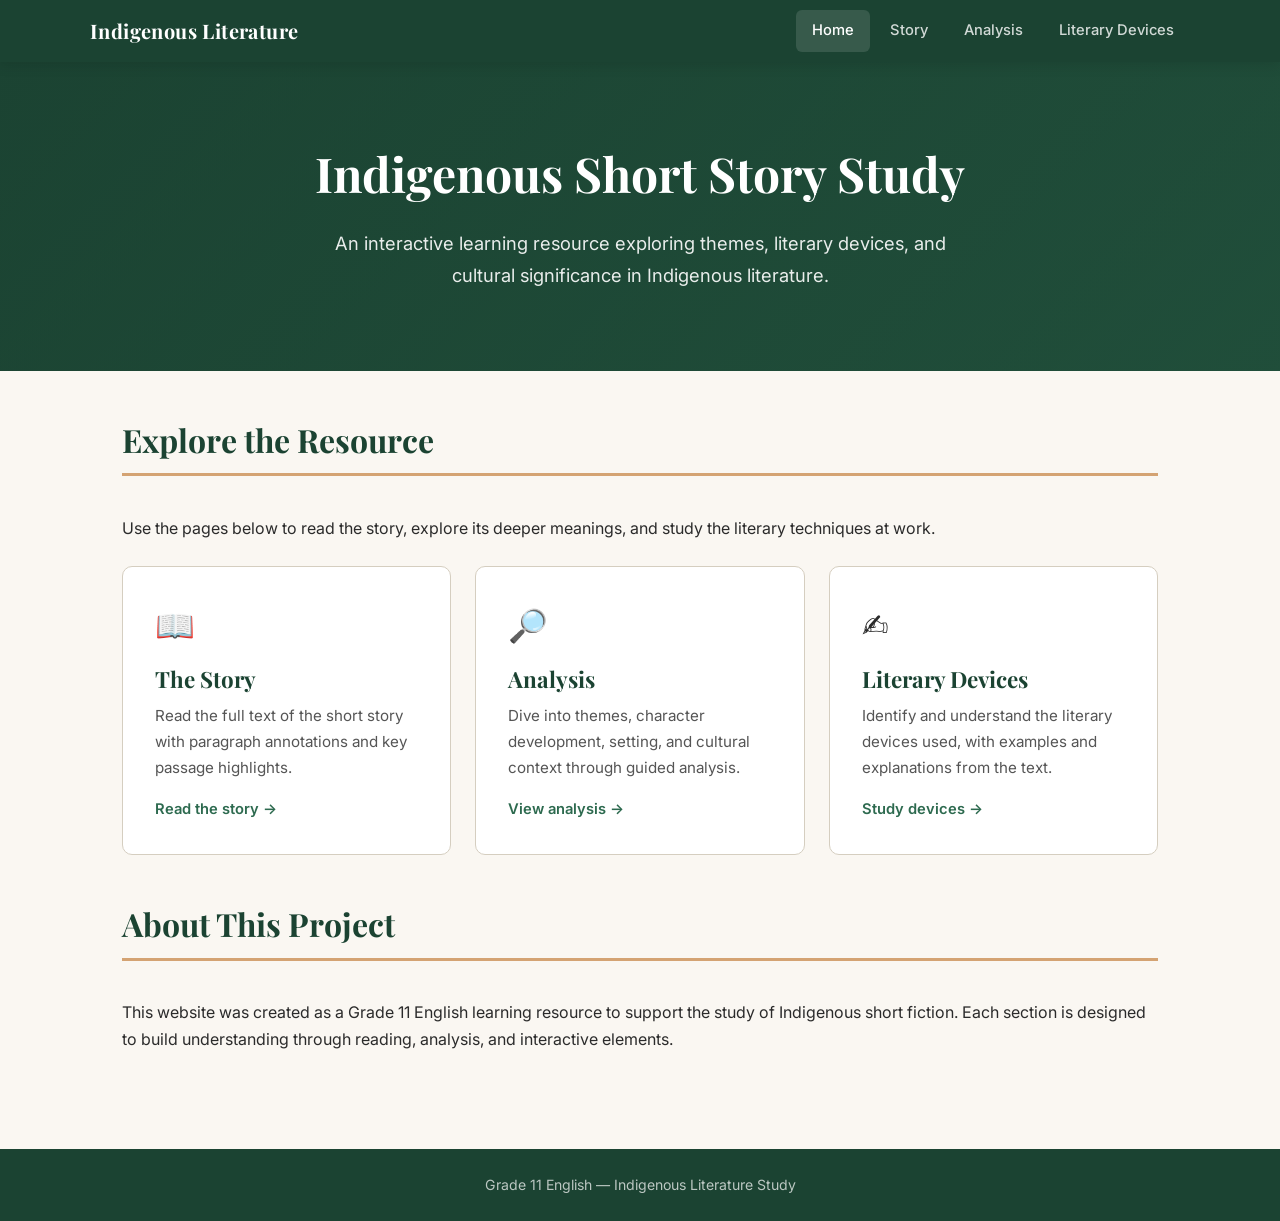
==== index.html @ 05ebdf7e "added pages" ====
<!DOCTYPE html>
<html lang="en">
<head>
  <meta charset="UTF-8" />
  <meta name="viewport" content="width=device-width, initial-scale=1.0" />
  <title>Indigenous Literature Study</title>
  <link rel="preconnect" href="https://fonts.googleapis.com" />
  <link rel="preconnect" href="https://fonts.gstatic.com" crossorigin />
  <link href="https://fonts.googleapis.com/css2?family=Inter:wght@400;500;600&family=Playfair+Display:wght@600;700&display=swap" rel="stylesheet" />
  <link rel="stylesheet" href="style.css" />
</head>
<body>

  <!-- Navbar -->
  <header class="navbar">
    <div class="nav-inner">
      <span class="logo">Indigenous Literature</span>
      <button class="hamburger" aria-label="Toggle menu">
        <span></span><span></span><span></span>
      </button>
      <nav class="nav-links">
        <a href="index.html" class="active">Home</a>
        <a href="story.html">Story</a>
        <a href="analysis.html">Analysis</a>
        <a href="literary-devices.html">Literary Devices</a>
      </nav>
    </div>
  </header>

  <!-- Hero -->
  <section class="hero">
    <h1>Indigenous Short Story Study</h1>
    <p>An interactive learning resource exploring themes, literary devices, and cultural significance in Indigenous literature.</p>
  </section>

  <!-- Main Content -->
  <main>
    <section class="section">
      <h2 class="section-header">Explore the Resource</h2>
      <p>Use the pages below to read the story, explore its deeper meanings, and study the literary techniques at work.</p>

      <div class="card-grid">
        <div class="card">
          <div class="card-icon">&#128214;</div>
          <h3>The Story</h3>
          <p>Read the full text of the short story with paragraph annotations and key passage highlights.</p>
          <a href="story.html" class="card-link">Read the story</a>
        </div>

        <div class="card">
          <div class="card-icon">&#128270;</div>
          <h3>Analysis</h3>
          <p>Dive into themes, character development, setting, and cultural context through guided analysis.</p>
          <a href="analysis.html" class="card-link">View analysis</a>
        </div>

        <div class="card">
          <div class="card-icon">&#9997;</div>
          <h3>Literary Devices</h3>
          <p>Identify and understand the literary devices used, with examples and explanations from the text.</p>
          <a href="literary-devices.html" class="card-link">Study devices</a>
        </div>
      </div>
    </section>

    <section class="section">
      <h2 class="section-header">About This Project</h2>
      <p>This website was created as a Grade 11 English learning resource to support the study of Indigenous short fiction. Each section is designed to build understanding through reading, analysis, and interactive elements.</p>
    </section>
  </main>

  <!-- Footer -->
  <footer>
    <p>Grade 11 English &mdash; Indigenous Literature Study</p>
  </footer>

  <script src="script.js"></script>
</body>
</html>
---- style.css ----
/* ===== CSS Variables / Theme ===== */
:root {
  --color-bg: #faf7f2;
  --color-surface: #ffffff;
  --color-primary: #2d6a4f;
  --color-primary-light: #40916c;
  --color-primary-dark: #1b4332;
  --color-accent: #d4a373;
  --color-accent-light: #e9c46a;
  --color-text: #2b2b2b;
  --color-text-light: #555555;
  --color-border: #d5cec0;
  --color-hero-overlay: rgba(27, 67, 50, 0.72);
  --font-heading: "Playfair Display", Georgia, serif;
  --font-body: "Inter", system-ui, -apple-system, sans-serif;
  --shadow-sm: 0 1px 3px rgba(0, 0, 0, 0.08);
  --shadow-md: 0 4px 12px rgba(0, 0, 0, 0.1);
  --shadow-lg: 0 8px 30px rgba(0, 0, 0, 0.12);
  --radius: 10px;
  --max-width: 1100px;
  --transition: 0.3s ease;
}

/* ===== Reset ===== */
*,
*::before,
*::after {
  margin: 0;
  padding: 0;
  box-sizing: border-box;
}

html {
  scroll-behavior: smooth;
}

body {
  font-family: var(--font-body);
  color: var(--color-text);
  background: var(--color-bg);
  line-height: 1.7;
  min-height: 100vh;
  display: flex;
  flex-direction: column;
}

a {
  color: var(--color-primary);
  text-decoration: none;
  transition: color var(--transition);
}

a:hover {
  color: var(--color-primary-light);
}

img {
  max-width: 100%;
  display: block;
}

/* ===== Typography ===== */
h1, h2, h3, h4 {
  font-family: var(--font-heading);
  color: var(--color-primary-dark);
  line-height: 1.3;
}

h1 { font-size: 2.6rem; }
h2 { font-size: 2rem; margin-bottom: 0.6em; }
h3 { font-size: 1.4rem; margin-bottom: 0.4em; }

p + p {
  margin-top: 1em;
}

/* ===== Navbar ===== */
.navbar {
  background: var(--color-primary-dark);
  padding: 0 2rem;
  position: sticky;
  top: 0;
  z-index: 100;
  box-shadow: var(--shadow-md);
}

.navbar .nav-inner {
  max-width: var(--max-width);
  margin: 0 auto;
  display: flex;
  align-items: center;
  justify-content: space-between;
  height: 62px;
}

.navbar .logo {
  font-family: var(--font-heading);
  font-size: 1.25rem;
  color: #fff;
  font-weight: 700;
  letter-spacing: 0.02em;
}

.navbar nav {
  display: flex;
  gap: 0.25rem;
}

.navbar nav a {
  color: rgba(255, 255, 255, 0.8);
  padding: 0.5rem 1rem;
  border-radius: 6px;
  font-size: 0.92rem;
  font-weight: 500;
  transition: background var(--transition), color var(--transition);
}

.navbar nav a:hover,
.navbar nav a.active {
  background: rgba(255, 255, 255, 0.12);
  color: #fff;
}

.hamburger {
  display: none;
  background: none;
  border: none;
  cursor: pointer;
  padding: 0.5rem;
}

.hamburger span {
  display: block;
  width: 24px;
  height: 2px;
  background: #fff;
  margin: 5px 0;
  border-radius: 2px;
  transition: var(--transition);
}

/* ===== Hero Section ===== */
.hero {
  background: linear-gradient(var(--color-hero-overlay), var(--color-hero-overlay)),
    linear-gradient(135deg, var(--color-primary-dark), var(--color-primary));
  color: #fff;
  padding: 5rem 2rem;
  text-align: center;
}

.hero h1 {
  color: #fff;
  font-size: 3rem;
  margin-bottom: 0.5em;
}

.hero p {
  font-size: 1.15rem;
  max-width: 650px;
  margin: 0 auto;
  opacity: 0.9;
}

/* ===== Main Content ===== */
main {
  flex: 1;
  max-width: var(--max-width);
  margin: 0 auto;
  padding: 3rem 2rem;
  width: 100%;
}

/* ===== Cards ===== */
.card-grid {
  display: grid;
  grid-template-columns: repeat(auto-fit, minmax(260px, 1fr));
  gap: 1.5rem;
  margin-top: 1.5rem;
}

.card {
  background: var(--color-surface);
  border: 1px solid var(--color-border);
  border-radius: var(--radius);
  padding: 2rem;
  transition: transform var(--transition), box-shadow var(--transition);
}

.card:hover {
  transform: translateY(-4px);
  box-shadow: var(--shadow-lg);
}

.card .card-icon {
  font-size: 2rem;
  margin-bottom: 0.75rem;
}

.card h3 {
  color: var(--color-primary-dark);
}

.card p {
  color: var(--color-text-light);
  font-size: 0.95rem;
}

.card .card-link {
  display: inline-block;
  margin-top: 1rem;
  font-weight: 600;
  font-size: 0.92rem;
  color: var(--color-primary);
}

.card .card-link::after {
  content: " \2192";
}

/* ===== Sections ===== */
.section {
  margin-bottom: 3rem;
}

.section-header {
  border-bottom: 3px solid var(--color-accent);
  padding-bottom: 0.4em;
  margin-bottom: 1.2em;
}

/* ===== Story Text Block ===== */
.story-text {
  background: var(--color-surface);
  border-left: 4px solid var(--color-accent);
  padding: 2rem 2.5rem;
  border-radius: 0 var(--radius) var(--radius) 0;
  font-size: 1.05rem;
  line-height: 1.9;
  box-shadow: var(--shadow-sm);
}

.story-text p + p {
  margin-top: 1.4em;
}

/* ===== Accordion ===== */
.accordion {
  display: flex;
  flex-direction: column;
  gap: 0.75rem;
}

.accordion-item {
  background: var(--color-surface);
  border: 1px solid var(--color-border);
  border-radius: var(--radius);
  overflow: hidden;
}

.accordion-btn {
  width: 100%;
  text-align: left;
  background: none;
  border: none;
  padding: 1.15rem 1.5rem;
  font-family: var(--font-heading);
  font-size: 1.1rem;
  color: var(--color-primary-dark);
  cursor: pointer;
  display: flex;
  align-items: center;
  justify-content: space-between;
  transition: background var(--transition);
}

.accordion-btn:hover {
  background: rgba(45, 106, 79, 0.05);
}

.accordion-btn::after {
  content: "+";
  font-size: 1.4rem;
  font-weight: 300;
  transition: transform var(--transition);
}

.accordion-item.open .accordion-btn::after {
  content: "\2212";
}

.accordion-body {
  max-height: 0;
  overflow: hidden;
  transition: max-height 0.4s ease;
}

.accordion-body-inner {
  padding: 0 1.5rem 1.25rem;
  color: var(--color-text-light);
  font-size: 0.95rem;
  line-height: 1.75;
}

/* ===== Literary Device Cards ===== */
.device-card {
  background: var(--color-surface);
  border: 1px solid var(--color-border);
  border-radius: var(--radius);
  padding: 1.75rem 2rem;
  margin-bottom: 1.25rem;
  transition: box-shadow var(--transition);
}

.device-card:hover {
  box-shadow: var(--shadow-md);
}

.device-card .tag {
  display: inline-block;
  background: var(--color-primary);
  color: #fff;
  font-size: 0.75rem;
  font-weight: 600;
  padding: 0.2em 0.7em;
  border-radius: 20px;
  text-transform: uppercase;
  letter-spacing: 0.05em;
  margin-bottom: 0.6rem;
}

.device-card blockquote {
  border-left: 3px solid var(--color-accent);
  padding-left: 1rem;
  margin: 0.8rem 0;
  font-style: italic;
  color: var(--color-text-light);
}

.device-card .explanation {
  font-size: 0.95rem;
  color: var(--color-text-light);
}

/* ===== Quiz / Interactive ===== */
.quiz-box {
  background: var(--color-surface);
  border: 1px solid var(--color-border);
  border-radius: var(--radius);
  padding: 2rem;
  margin-top: 2rem;
}

.quiz-box h3 {
  margin-bottom: 1rem;
}

.quiz-option {
  display: block;
  width: 100%;
  text-align: left;
  background: var(--color-bg);
  border: 2px solid var(--color-border);
  border-radius: 8px;
  padding: 0.85rem 1.25rem;
  margin-bottom: 0.6rem;
  font-size: 0.95rem;
  cursor: pointer;
  transition: border-color var(--transition), background var(--transition);
}

.quiz-option:hover {
  border-color: var(--color-primary-light);
  background: rgba(45, 106, 79, 0.04);
}

.quiz-option.correct {
  border-color: #2d6a4f;
  background: rgba(45, 106, 79, 0.1);
  color: var(--color-primary-dark);
  font-weight: 600;
}

.quiz-option.incorrect {
  border-color: #c1121f;
  background: rgba(193, 18, 31, 0.06);
  color: #c1121f;
}

.quiz-feedback {
  margin-top: 0.75rem;
  padding: 0.8rem 1rem;
  border-radius: 8px;
  font-size: 0.95rem;
  display: none;
}

.quiz-feedback.show {
  display: block;
}

.quiz-feedback.correct {
  background: rgba(45, 106, 79, 0.1);
  color: var(--color-primary-dark);
}

.quiz-feedback.incorrect {
  background: rgba(193, 18, 31, 0.06);
  color: #c1121f;
}

/* ===== Footer ===== */
footer {
  background: var(--color-primary-dark);
  color: rgba(255, 255, 255, 0.7);
  text-align: center;
  padding: 1.5rem 2rem;
  font-size: 0.88rem;
  margin-top: auto;
}

/* ===== Responsive ===== */
@media (max-width: 768px) {
  .hero h1 { font-size: 2.2rem; }
  h1 { font-size: 2rem; }
  h2 { font-size: 1.6rem; }
  main { padding: 2rem 1.25rem; }

  .navbar nav {
    display: none;
    position: absolute;
    top: 62px;
    left: 0;
    right: 0;
    background: var(--color-primary-dark);
    flex-direction: column;
    padding: 0.5rem 1rem 1rem;
    box-shadow: var(--shadow-md);
  }

  .navbar nav.open {
    display: flex;
  }

  .hamburger {
    display: block;
  }

  .story-text {
    padding: 1.25rem 1.5rem;
  }
}

/* ===== Utility ===== */
.text-center { text-align: center; }
.mt-1 { margin-top: 0.5rem; }
.mt-2 { margin-top: 1rem; }
.mt-3 { margin-top: 1.5rem; }
.mt-4 { margin-top: 2rem; }
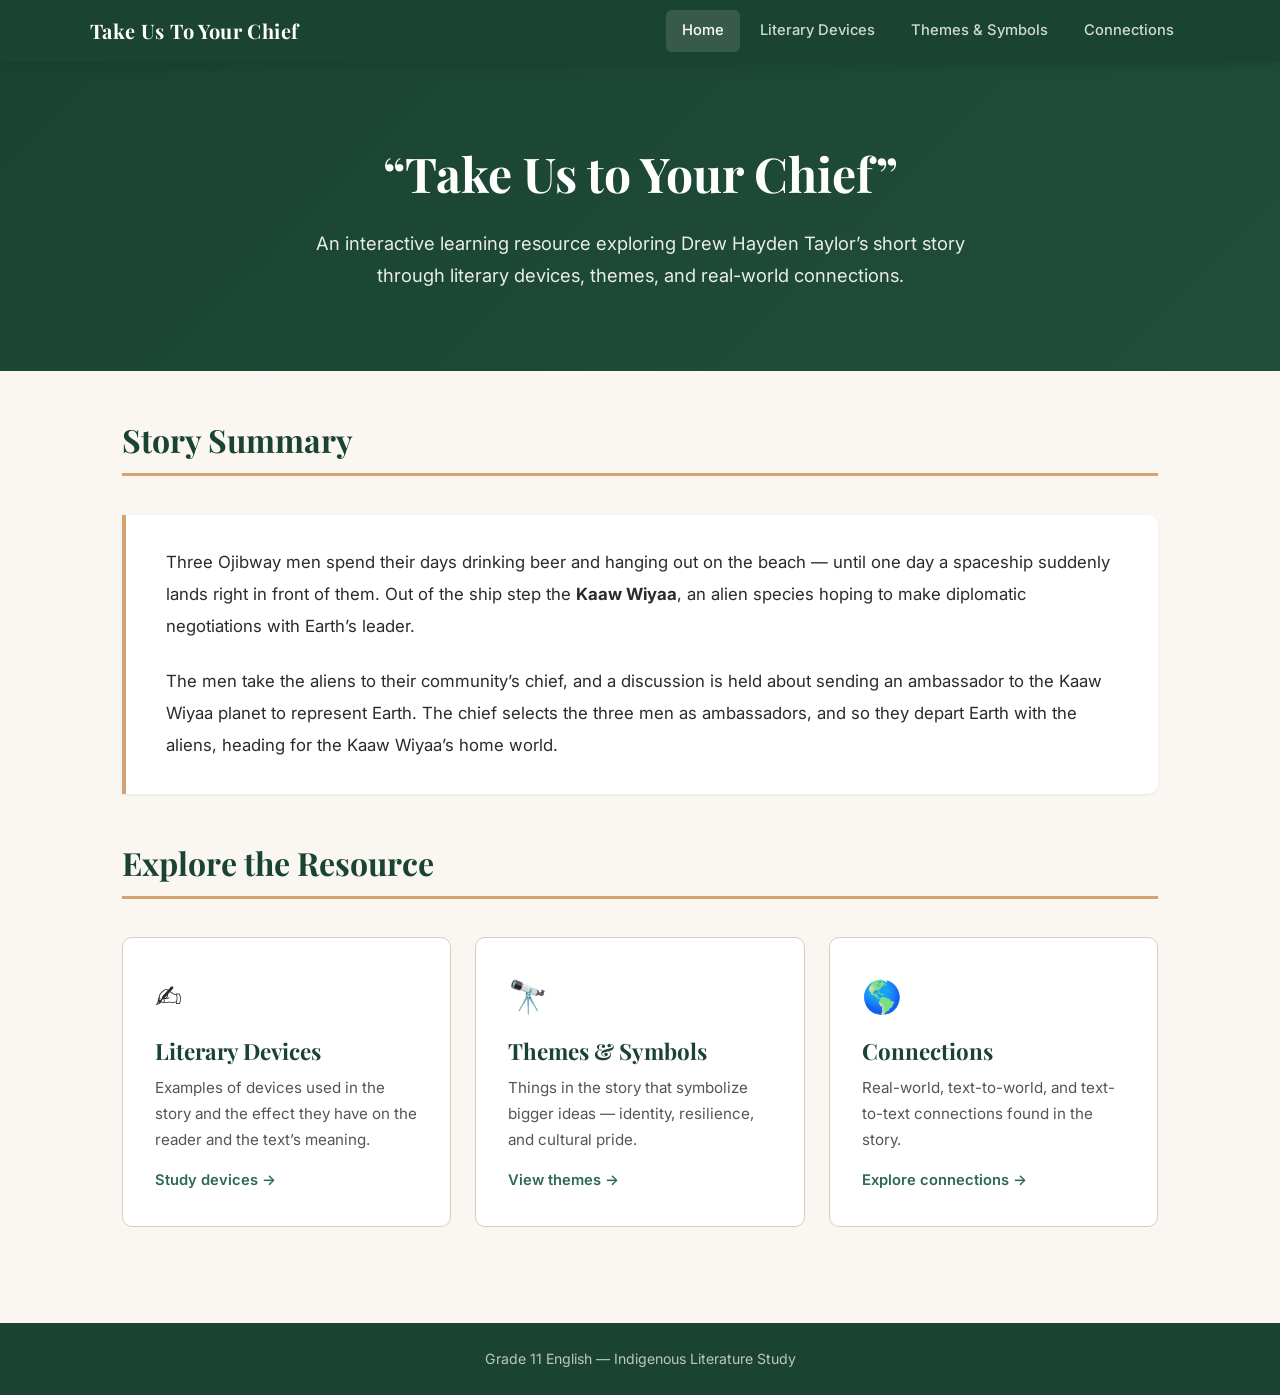
==== commit 8652be66: "put in info" ====
--- a/index.html
+++ b/index.html
@@ -3,7 +3,7 @@
 <head>
   <meta charset="UTF-8" />
   <meta name="viewport" content="width=device-width, initial-scale=1.0" />
-  <title>Indigenous Literature Study</title>
+  <title>Take Us to Your Chief &mdash; Indigenous Literature Study</title>
   <link rel="preconnect" href="https://fonts.googleapis.com" />
   <link rel="preconnect" href="https://fonts.gstatic.com" crossorigin />
   <link href="https://fonts.googleapis.com/css2?family=Inter:wght@400;500;600&family=Playfair+Display:wght@600;700&display=swap" rel="stylesheet" />
@@ -14,58 +14,62 @@
   <!-- Navbar -->
   <header class="navbar">
     <div class="nav-inner">
-      <span class="logo">Indigenous Literature</span>
+      <span class="logo">Take Us To Your Chief</span>
       <button class="hamburger" aria-label="Toggle menu">
         <span></span><span></span><span></span>
       </button>
       <nav class="nav-links">
         <a href="index.html" class="active">Home</a>
-        <a href="story.html">Story</a>
-        <a href="analysis.html">Analysis</a>
         <a href="literary-devices.html">Literary Devices</a>
+        <a href="analysis.html">Themes &amp; Symbols</a>
+        <a href="real-world-connections.html">Connections</a>
       </nav>
     </div>
   </header>
 
   <!-- Hero -->
   <section class="hero">
-    <h1>Indigenous Short Story Study</h1>
-    <p>An interactive learning resource exploring themes, literary devices, and cultural significance in Indigenous literature.</p>
+    <h1>&ldquo;Take Us to Your Chief&rdquo;</h1>
+    <p>An interactive learning resource exploring Drew Hayden Taylor&rsquo;s short story through literary devices, themes, and real-world connections.</p>
   </section>
 
   <!-- Main Content -->
   <main>
+    <!-- Summary -->
+    <section class="section">
+      <h2 class="section-header">Story Summary</h2>
+      <div class="story-text">
+        <p>Three Ojibway men spend their days drinking beer and hanging out on the beach &mdash; until one day a spaceship suddenly lands right in front of them. Out of the ship step the <strong>Kaaw Wiyaa</strong>, an alien species hoping to make diplomatic negotiations with Earth&rsquo;s leader.</p>
+        <p>The men take the aliens to their community&rsquo;s chief, and a discussion is held about sending an ambassador to the Kaaw Wiyaa planet to represent Earth. The chief selects the three men as ambassadors, and so they depart Earth with the aliens, heading for the Kaaw Wiyaa&rsquo;s home world.</p>
+      </div>
+    </section>
+
+    <!-- Page Links -->
     <section class="section">
       <h2 class="section-header">Explore the Resource</h2>
-      <p>Use the pages below to read the story, explore its deeper meanings, and study the literary techniques at work.</p>
 
       <div class="card-grid">
         <div class="card">
-          <div class="card-icon">&#128214;</div>
-          <h3>The Story</h3>
-          <p>Read the full text of the short story with paragraph annotations and key passage highlights.</p>
-          <a href="story.html" class="card-link">Read the story</a>
+          <div class="card-icon">&#9997;</div>
+          <h3>Literary Devices</h3>
+          <p>Examples of devices used in the story and the effect they have on the reader and the text&rsquo;s meaning.</p>
+          <a href="literary-devices.html" class="card-link">Study devices</a>
         </div>
 
         <div class="card">
-          <div class="card-icon">&#128270;</div>
-          <h3>Analysis</h3>
-          <p>Dive into themes, character development, setting, and cultural context through guided analysis.</p>
-          <a href="analysis.html" class="card-link">View analysis</a>
+          <div class="card-icon">&#128301;</div>
+          <h3>Themes &amp; Symbols</h3>
+          <p>Things in the story that symbolize bigger ideas &mdash; identity, resilience, and cultural pride.</p>
+          <a href="analysis.html" class="card-link">View themes</a>
         </div>
 
         <div class="card">
-          <div class="card-icon">&#9997;</div>
-          <h3>Literary Devices</h3>
-          <p>Identify and understand the literary devices used, with examples and explanations from the text.</p>
-          <a href="literary-devices.html" class="card-link">Study devices</a>
+          <div class="card-icon">&#127758;</div>
+          <h3>Connections</h3>
+          <p>Real-world, text-to-world, and text-to-text connections found in the story.</p>
+          <a href="real-world-connections.html" class="card-link">Explore connections</a>
         </div>
       </div>
-    </section>
-
-    <section class="section">
-      <h2 class="section-header">About This Project</h2>
-      <p>This website was created as a Grade 11 English learning resource to support the study of Indigenous short fiction. Each section is designed to build understanding through reading, analysis, and interactive elements.</p>
     </section>
   </main>
 
--- a/style.css
+++ b/style.css
@@ -328,6 +328,44 @@
   margin-bottom: 0.6rem;
 }
 
+.device-card .device-banner {
+  width: 100%;
+  border-radius: 8px;
+  margin-bottom: 1rem;
+  object-fit: cover;
+  max-height: 300px;
+}
+
+.device-card.has-img {
+  display: flex;
+  gap: 1.5rem;
+  align-items: flex-start;
+}
+
+.device-card.has-img .device-img {
+  width: 200px;
+  min-width: 200px;
+  height: 200px;
+  border-radius: 8px;
+  object-fit: cover;
+  flex-shrink: 0;
+}
+
+.device-card.has-img .device-text {
+  flex: 1;
+}
+
+@media (max-width: 768px) {
+  .device-card.has-img {
+    flex-direction: column;
+  }
+
+  .device-card.has-img .device-img {
+    width: 100%;
+    height: 200px;
+  }
+}
+
 .device-card blockquote {
   border-left: 3px solid var(--color-accent);
   padding-left: 1rem;
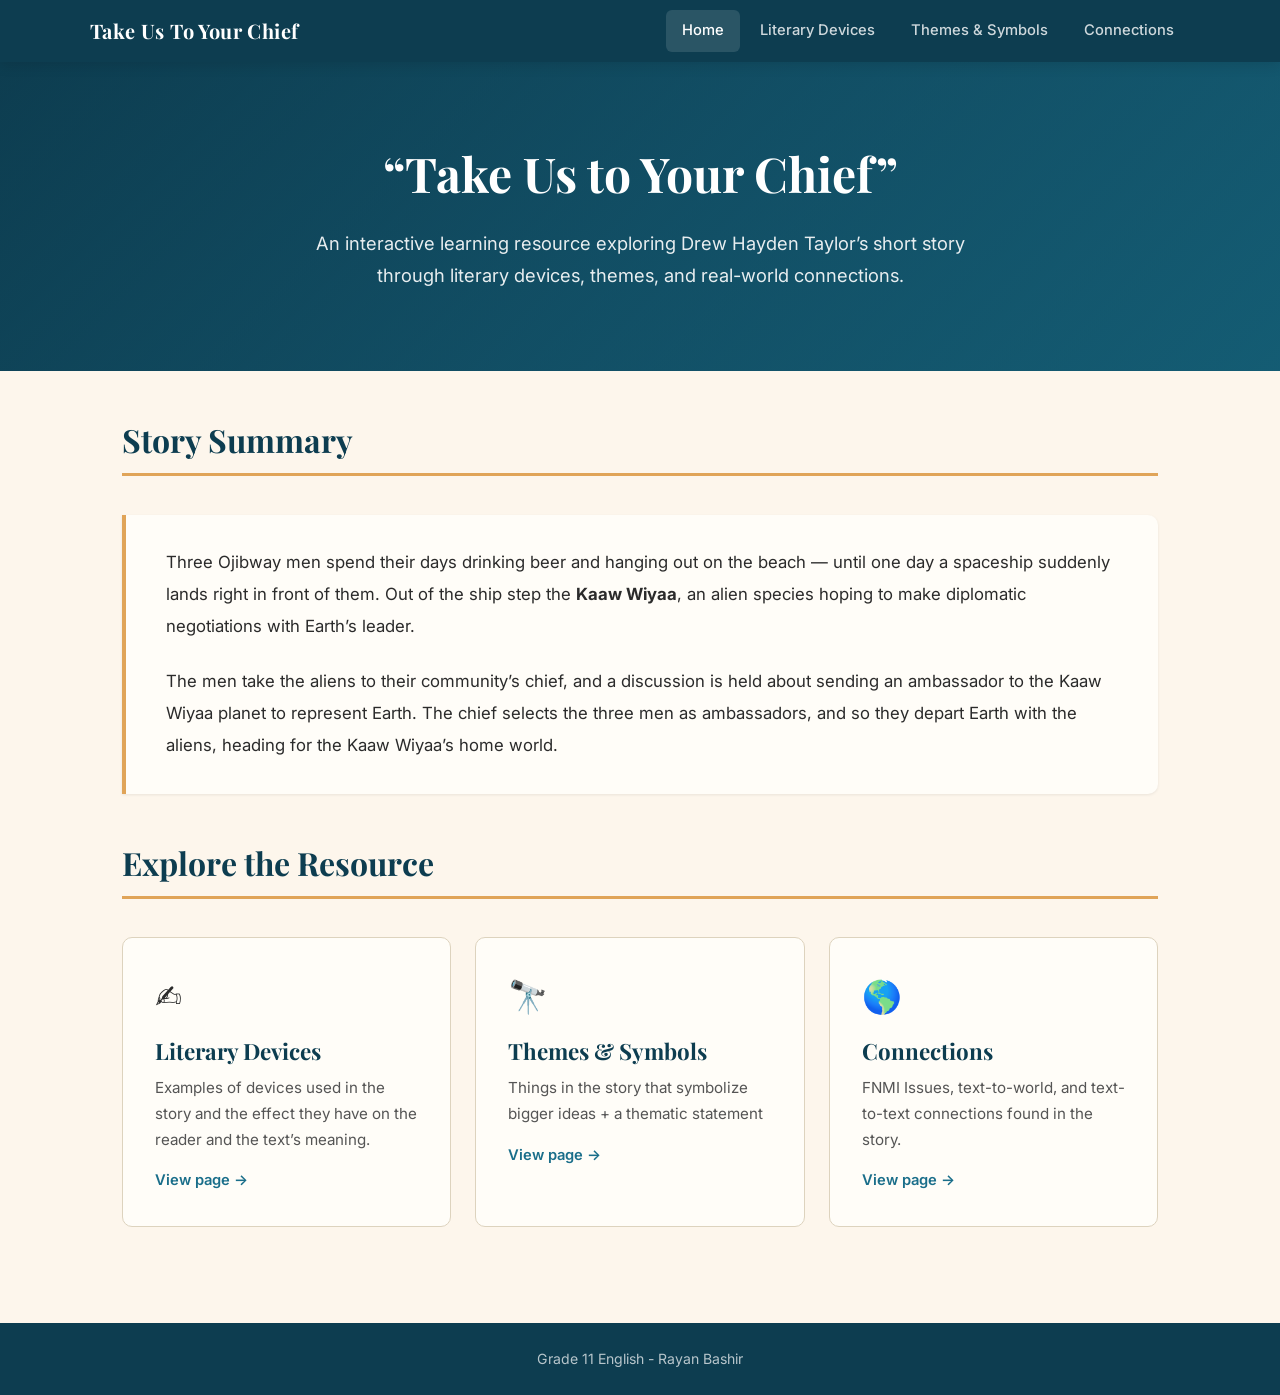
==== commit e6a090b3: "fixed things" ====
--- a/index.html
+++ b/index.html
@@ -7,7 +7,7 @@
   <link rel="preconnect" href="https://fonts.googleapis.com" />
   <link rel="preconnect" href="https://fonts.gstatic.com" crossorigin />
   <link href="https://fonts.googleapis.com/css2?family=Inter:wght@400;500;600&family=Playfair+Display:wght@600;700&display=swap" rel="stylesheet" />
-  <link rel="stylesheet" href="style.css" />
+  <link rel="stylesheet" href="style.css?v=3" />
 </head>
 <body>
 
@@ -53,21 +53,21 @@
           <div class="card-icon">&#9997;</div>
           <h3>Literary Devices</h3>
           <p>Examples of devices used in the story and the effect they have on the reader and the text&rsquo;s meaning.</p>
-          <a href="literary-devices.html" class="card-link">Study devices</a>
+          <a href="literary-devices.html" class="card-link">View page</a>
         </div>
 
         <div class="card">
           <div class="card-icon">&#128301;</div>
           <h3>Themes &amp; Symbols</h3>
-          <p>Things in the story that symbolize bigger ideas &mdash; identity, resilience, and cultural pride.</p>
-          <a href="analysis.html" class="card-link">View themes</a>
+          <p>Things in the story that symbolize bigger ideas + a thematic statement</p>
+          <a href="analysis.html" class="card-link">View page</a>
         </div>
 
         <div class="card">
           <div class="card-icon">&#127758;</div>
           <h3>Connections</h3>
-          <p>Real-world, text-to-world, and text-to-text connections found in the story.</p>
-          <a href="real-world-connections.html" class="card-link">Explore connections</a>
+          <p>FNMI Issues, text-to-world, and text-to-text connections found in the story.</p>
+          <a href="real-world-connections.html" class="card-link">View page</a>
         </div>
       </div>
     </section>
@@ -75,7 +75,7 @@
 
   <!-- Footer -->
   <footer>
-    <p>Grade 11 English &mdash; Indigenous Literature Study</p>
+    <p>Grade 11 English - Rayan Bashir</p>
   </footer>
 
   <script src="script.js"></script>
--- a/style.css
+++ b/style.css
@@ -1,16 +1,16 @@
 /* ===== CSS Variables / Theme ===== */
 :root {
-  --color-bg: #faf7f2;
-  --color-surface: #ffffff;
-  --color-primary: #2d6a4f;
-  --color-primary-light: #40916c;
-  --color-primary-dark: #1b4332;
-  --color-accent: #d4a373;
-  --color-accent-light: #e9c46a;
+  --color-bg: #fdf6ec;
+  --color-surface: #fffdf8;
+  --color-primary: #1a6e8a;
+  --color-primary-light: #2196b5;
+  --color-primary-dark: #0d3d50;
+  --color-accent: #e0a458;
+  --color-accent-light: #f2c97d;
   --color-text: #2b2b2b;
   --color-text-light: #555555;
-  --color-border: #d5cec0;
-  --color-hero-overlay: rgba(27, 67, 50, 0.72);
+  --color-border: #ddd3be;
+  --color-hero-overlay: rgba(13, 61, 80, 0.65);
   --font-heading: "Playfair Display", Georgia, serif;
   --font-body: "Inter", system-ui, -apple-system, sans-serif;
   --shadow-sm: 0 1px 3px rgba(0, 0, 0, 0.08);
@@ -142,7 +142,7 @@
 /* ===== Hero Section ===== */
 .hero {
   background: linear-gradient(var(--color-hero-overlay), var(--color-hero-overlay)),
-    linear-gradient(135deg, var(--color-primary-dark), var(--color-primary));
+    linear-gradient(135deg, #0d3d50, #1a6e8a, #2196b5);
   color: #fff;
   padding: 5rem 2rem;
   text-align: center;
@@ -274,7 +274,7 @@
 }
 
 .accordion-btn:hover {
-  background: rgba(45, 106, 79, 0.05);
+  background: rgba(26, 110, 138, 0.05);
 }
 
 .accordion-btn::after {
@@ -408,12 +408,12 @@
 
 .quiz-option:hover {
   border-color: var(--color-primary-light);
-  background: rgba(45, 106, 79, 0.04);
+  background: rgba(26, 110, 138, 0.04);
 }
 
 .quiz-option.correct {
-  border-color: #2d6a4f;
-  background: rgba(45, 106, 79, 0.1);
+  border-color: #1a6e8a;
+  background: rgba(26, 110, 138, 0.1);
   color: var(--color-primary-dark);
   font-weight: 600;
 }
@@ -437,7 +437,7 @@
 }
 
 .quiz-feedback.correct {
-  background: rgba(45, 106, 79, 0.1);
+  background: rgba(26, 110, 138, 0.1);
   color: var(--color-primary-dark);
 }
 
